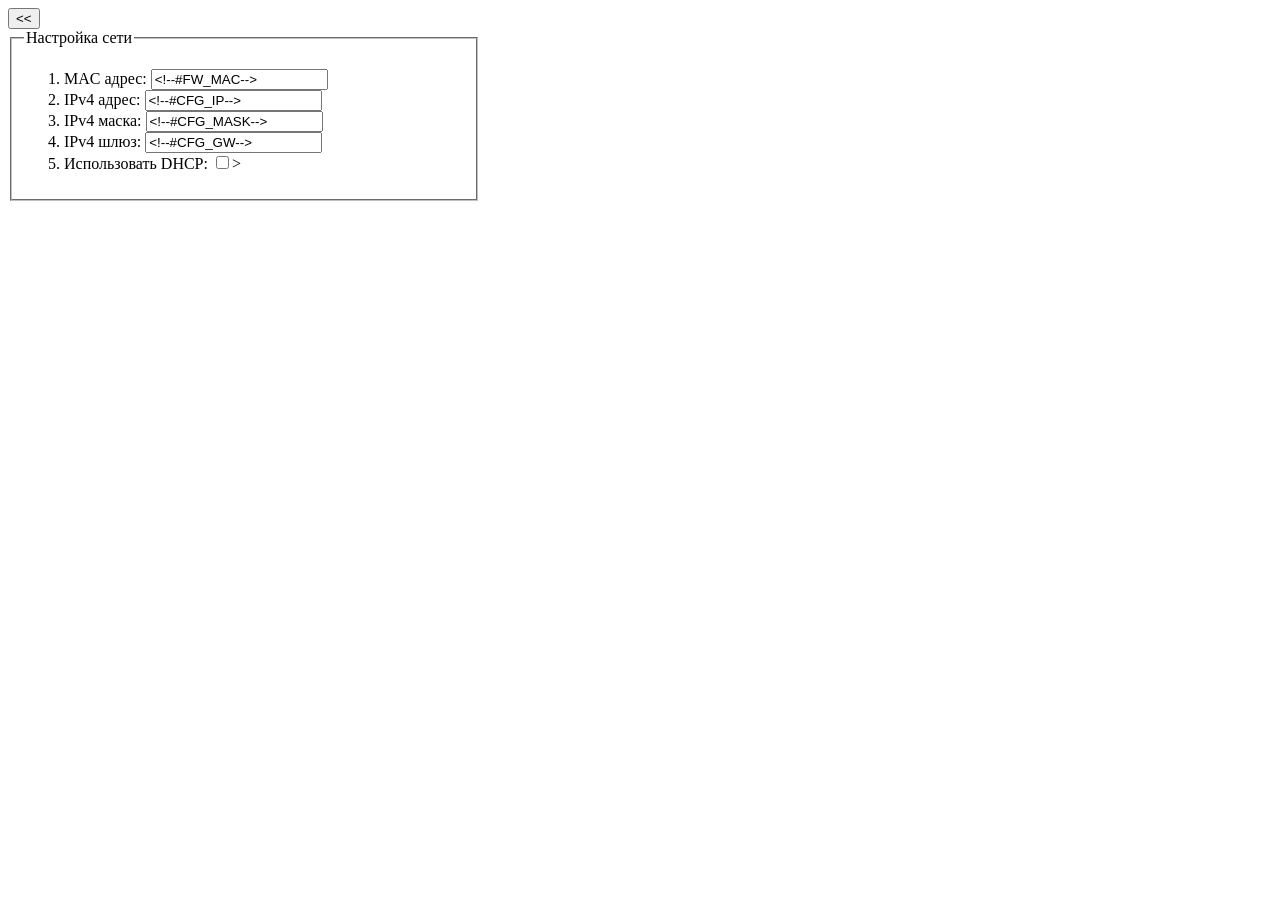
==== settings/setup12.html @ 6475283c "v0.1 new version" ====
<html>

<head>
    <title>Ethernet Module</title>
    <meta http-equiv="Content-Type" content="text/html; charset=UTF-8">
    <link rel="stylesheet" href="site0.css">
    <script src="../ldc.js"></script>
</head>

<body onload="updnet()">
    <div id="content"><input type='submit' onclick="oc()" id="cl" value='<<'>
        <div id="cont">
            <form action='setup12.shtml' method='POST' onSubmit='s8sub()' id='MForm'>
                <fieldset class='setu' style='width:440;'>
                    <legend>Настройка сети</legend>
                    <ol>
                        <li><label> MAC адрес: </label><input id='FW_MAC' name='FW_MAC' type='text' value='<!--#FW_MAC-->'><br>
                        <li><label> IPv4 адрес: </label><input id='CFG_IP' name='CFG_IP' type='text' value='<!--#CFG_IP-->'>
                        <li><label> IPv4 маска: </label><input id='CFG_MASK' name='CFG_MASK' type='text' value='<!--#CFG_MASK-->'>
                        <li><label> IPv4 шлюз: </label><input id='CFG_GW' name='CFG_GW' type='text' value='<!--#CFG_GW-->'>
                        <li><label>Использовать DHCP: </label><input id='CFG_DHCP' name='CFG_DHCP' type='checkbox' <!--#CFG_DHCP-->><input id='CFG_DHCP_OFF' name='CFG_DHCP' type='hidden' value='off'>
                    
                    </ol>
                </fieldset>
            </form>
        </div>
    </div>
    <div id="descr"></div>
    <script src="../ldn.js"></script>
</body>

</html>
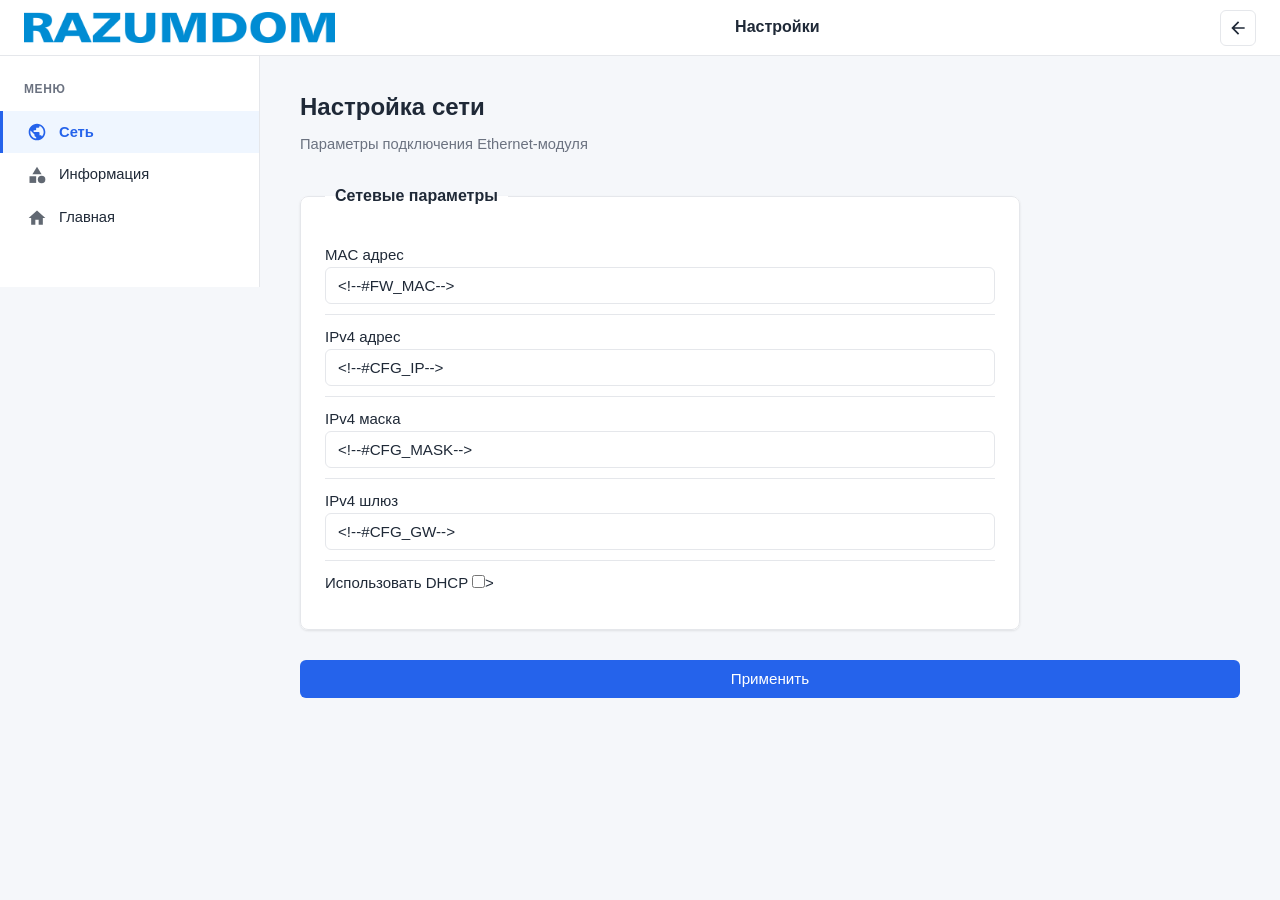
==== commit c0e06a2a: "небольшие изменения дизайна и вывода ошибок промежуточный вариант перед тестированием" ====
--- a/settings/setup12.html
+++ b/settings/setup12.html
@@ -1,31 +1,90 @@
 <html>
 
 <head>
-    <title>Ethernet Module</title>
+    <title>Настройки — Сеть</title>
     <meta http-equiv="Content-Type" content="text/html; charset=UTF-8">
-    <link rel="stylesheet" href="site0.css">
+    <meta name="viewport" content="width=device-width, initial-scale=1">
+    <link rel="stylesheet" href="../style.css">
+    <link rel="stylesheet" href="../settings.css">
     <script src="../ldc.js"></script>
 </head>
 
 <body onload="updnet()">
-    <div id="content"><input type='submit' onclick="oc()" id="cl" value='<<'>
-        <div id="cont">
-            <form action='setup12.shtml' method='POST' onSubmit='s8sub()' id='MForm'>
-                <fieldset class='setu' style='width:440;'>
-                    <legend>Настройка сети</legend>
+    <div class="top-navbar">
+        <div class="navbar-content">
+            <div class="logo">
+                <img src="/img/logo.png" alt="RazumDom">
+            </div>
+            <h1>Настройки</h1>
+            <div class="header-controls">
+                <button class="settings-btn" type="button" onclick="history.back()" title="Назад">
+                    <svg viewBox="0 0 24 24"><path d="M20 11H7.83l5.59-5.59L12 4l-8 8 8 8 1.41-1.41L7.83 13H20v-2z"/></svg>
+                </button>
+            </div>
+        </div>
+    </div>
+
+    <div class="settings-layout">
+        <aside class="settings-sidebar">
+            <h2>Меню</h2>
+            <ul class="settings-menu">
+                <li>
+                    <a href="/setup12.shtml" class="active">
+                        <svg class="icon" viewBox="0 0 24 24"><path d="M12 2C6.48 2 2 6.48 2 12s4.48 10 10 10 10-4.48 10-10S17.52 2 12 2zm-1 17.93c-3.95-.49-7-3.85-7-7.93 0-.62.08-1.21.21-1.79L9 15v1c0 1.1.9 2 2 2v1.93zm6.9-2.54c-.26-.81-1-1.39-1.9-1.39h-1v-3c0-.55-.45-1-1-1H8v-2h2c.55 0 1-.45 1-1V7h2c1.1 0 2-.9 2-2v-.41c2.93 1.19 5 4.06 5 7.41 0 2.08-.8 3.97-2.1 5.39z"/></svg>
+                        Сеть
+                    </a>
+                </li>
+                <li>
+                    <a href="/setup22.shtml">
+                        <svg class="icon" viewBox="0 0 24 24"><path d="M12 2l-5.5 9h11z"/><circle cx="17.5" cy="17.5" r="4.5"/><path d="M3 13.5h8v8H3z"/></svg>
+                        Информация
+                    </a>
+                </li>
+                <li>
+                    <a href="/en/index.shtml">
+                        <svg class="icon" viewBox="0 0 24 24"><path d="M10 20v-6h4v6h5v-8h3L12 3 2 12h3v8z"/></svg>
+                        Главная
+                    </a>
+                </li>
+            </ul>
+        </aside>
+
+        <main class="settings-content">
+            <h1>Настройка сети</h1>
+            <p class="subtitle">Параметры подключения Ethernet-модуля</p>
+
+            <form action="setup12.shtml" method="POST" onSubmit="s8sub()" id="MForm">
+                <fieldset class="setu">
+                    <legend>Сетевые параметры</legend>
                     <ol>
-                        <li><label> MAC адрес: </label><input id='FW_MAC' name='FW_MAC' type='text' value='<!--#FW_MAC-->'><br>
-                        <li><label> IPv4 адрес: </label><input id='CFG_IP' name='CFG_IP' type='text' value='<!--#CFG_IP-->'>
-                        <li><label> IPv4 маска: </label><input id='CFG_MASK' name='CFG_MASK' type='text' value='<!--#CFG_MASK-->'>
-                        <li><label> IPv4 шлюз: </label><input id='CFG_GW' name='CFG_GW' type='text' value='<!--#CFG_GW-->'>
-                        <li><label>Использовать DHCP: </label><input id='CFG_DHCP' name='CFG_DHCP' type='checkbox' <!--#CFG_DHCP-->><input id='CFG_DHCP_OFF' name='CFG_DHCP' type='hidden' value='off'>
-                    
+                        <li>
+                            <label for="FW_MAC">MAC адрес</label>
+                            <input id="FW_MAC" name="FW_MAC" type="text" value="<!--#FW_MAC-->">
+                        </li>
+                        <li>
+                            <label for="CFG_IP">IPv4 адрес</label>
+                            <input id="CFG_IP" name="CFG_IP" type="text" value="<!--#CFG_IP-->">
+                        </li>
+                        <li>
+                            <label for="CFG_MASK">IPv4 маска</label>
+                            <input id="CFG_MASK" name="CFG_MASK" type="text" value="<!--#CFG_MASK-->">
+                        </li>
+                        <li>
+                            <label for="CFG_GW">IPv4 шлюз</label>
+                            <input id="CFG_GW" name="CFG_GW" type="text" value="<!--#CFG_GW-->">
+                        </li>
+                        <li>
+                            <label for="CFG_DHCP">Использовать DHCP</label>
+                            <input id="CFG_DHCP" name="CFG_DHCP" type="checkbox" value="on" <!--#CFG_DHCP-->>
+                        </li>
                     </ol>
                 </fieldset>
+
+                <button class="btn btn-apply" type="submit">Применить</button>
             </form>
-        </div>
+        </main>
     </div>
-    <div id="descr"></div>
+
     <script src="../ldn.js"></script>
 </body>
 
--- a/style.css
+++ b/style.css
@@ -0,0 +1,640 @@
+:root {
+    --bg-color: #f5f7fa;
+    --bg-secondary: #ffffff;
+    --header-bg: #ffffff;
+    --content-bg: none;
+    --text-color: #1f2937;
+    --text-secondary: #6b7280;
+    --border-color: #e5e7eb;
+    --fieldset-bg: #ffffff;
+    --fieldset-shadow: 0 1px 3px rgba(0, 0, 0, 0.06), 0 1px 2px rgba(0, 0, 0, 0.04);
+    --item-bg: #f9fafb;
+    --item-shadow: none;
+    --input-bg: #ffffff;
+    --input-shadow: none;
+    --btn-bg: #2563eb;
+    --btn-hover: #1d4ed8;
+    --btn-shadow: none;
+    --error-color: #dc2626;
+    --success-color: #16a34a;
+    --link-color: #2563eb;
+    --link-hover: #dbeafe;
+    --accent: #2563eb;
+    --accent-soft: #eff6ff;
+    --shadow-card: 0 1px 3px rgba(0, 0, 0, 0.06), 0 1px 2px rgba(0, 0, 0, 0.04);
+    --shadow-hover: 0 4px 12px rgba(0, 0, 0, 0.08);
+    --radius: 8px;
+    --radius-sm: 6px;
+}
+
+[data-theme="dark"] {
+    --bg-color: #0f172a;
+    --bg-secondary: #1e293b;
+    --header-bg: #1e293b;
+    --content-bg: none;
+    --text-color: #f1f5f9;
+    --text-secondary: #94a3b8;
+    --border-color: #334155;
+    --fieldset-bg: #1e293b;
+    --fieldset-shadow: 0 1px 3px rgba(0, 0, 0, 0.3);
+    --item-bg: #273449;
+    --item-shadow: none;
+    --input-bg: #0f172a;
+    --input-shadow: none;
+    --btn-bg: #3b82f6;
+    --btn-hover: #2563eb;
+    --btn-shadow: none;
+    --error-color: #f87171;
+    --success-color: #4ade80;
+    --link-color: #60a5fa;
+    --link-hover: #1e3a8a;
+    --accent: #3b82f6;
+    --accent-soft: #1e3a8a;
+    --shadow-card: 0 1px 3px rgba(0, 0, 0, 0.3);
+    --shadow-hover: 0 4px 12px rgba(0, 0, 0, 0.4);
+}
+
+* {
+    margin: 0;
+    padding: 0;
+    box-sizing: border-box;
+}
+
+html,
+body {
+    height: 100%;
+}
+
+body {
+    font-family: -apple-system, BlinkMacSystemFont, "Segoe UI", Roboto, Arial, Helvetica, sans-serif;
+    font-size: 15px;
+    line-height: 1.55;
+    color: var(--text-color);
+    background-color: var(--bg-color);
+    background-image: var(--content-bg);
+    transition: background-color 0.2s, color 0.2s;
+    -webkit-font-smoothing: antialiased;
+}
+
+a {
+    color: var(--link-color);
+    text-decoration: none;
+    transition: color 0.2s;
+}
+
+a:hover {
+    color: var(--btn-hover);
+}
+
+/* ===== Layout ===== */
+
+.container {
+    display: flex;
+    flex-direction: column;
+    min-height: 100vh;
+    width: 100%;
+}
+
+.content-wrapper {
+    display: flex;
+    flex-direction: column;
+    align-items: center;
+    width: 100%;
+}
+
+main {
+    flex: 1;
+    padding: 32px 0;
+    width: 100%;
+}
+
+/* ===== Top navbar ===== */
+
+.top-navbar {
+    height: 56px;
+    background: var(--header-bg);
+    border-bottom: 1px solid var(--border-color);
+    position: sticky;
+    top: 0;
+    z-index: 100;
+}
+
+.navbar-content {
+    display: flex;
+    align-items: center;
+    justify-content: space-between;
+    height: 100%;
+    padding: 0 24px;
+    max-width: 1400px;
+    margin: 0 auto;
+    gap: 16px;
+}
+
+.top-navbar .logo {
+    height: 100%;
+    display: flex;
+    align-items: center;
+    gap: 10px;
+    flex-shrink: 0;
+}
+
+.top-navbar .logo img {
+    max-height: 32px;
+}
+
+.top-navbar h1 {
+    font-size: 1rem;
+    font-weight: 600;
+    margin: 0;
+    white-space: nowrap;
+    overflow: hidden;
+    text-overflow: ellipsis;
+    flex-grow: 1;
+    text-align: center;
+    color: var(--text-color);
+}
+
+.header-controls {
+    display: flex;
+    align-items: center;
+    gap: 16px;
+    flex-shrink: 0;
+}
+
+.settings-btn {
+    width: 36px;
+    height: 36px;
+    background: none;
+    border: 1px solid var(--border-color);
+    cursor: pointer;
+    padding: 6px;
+    border-radius: var(--radius-sm);
+    transition: all 0.2s;
+    display: flex;
+    align-items: center;
+    justify-content: center;
+}
+
+.settings-btn:hover {
+    background-color: var(--accent-soft);
+    border-color: var(--accent);
+}
+
+.settings-btn svg {
+    width: 20px;
+    height: 20px;
+    fill: var(--text-color);
+}
+
+.settings-btn:hover svg {
+    fill: var(--accent);
+}
+
+/* ===== Theme switch ===== */
+
+.theme-switch {
+    display: flex;
+    align-items: center;
+}
+
+.switch {
+    position: relative;
+    display: inline-block;
+    width: 48px;
+    height: 26px;
+}
+
+.switch input {
+    opacity: 0;
+    width: 0;
+    height: 0;
+}
+
+.slider {
+    position: absolute;
+    cursor: pointer;
+    top: 0;
+    left: 0;
+    right: 0;
+    bottom: 0;
+    background-color: #cbd5e1;
+    border-radius: 26px;
+    transition: .2s;
+}
+
+.slider:before {
+    position: absolute;
+    content: "";
+    height: 18px;
+    width: 18px;
+    left: 4px;
+    bottom: 4px;
+    background-color: white;
+    border-radius: 50%;
+    transition: .2s;
+}
+
+input:checked + .slider {
+    background-color: var(--accent);
+}
+
+input:checked + .slider:before {
+    transform: translateX(22px);
+}
+
+/* ===== Cards / fieldsets ===== */
+
+fieldset {
+    background: var(--fieldset-bg);
+    border: 1px solid var(--border-color);
+    border-radius: var(--radius);
+    box-shadow: var(--fieldset-shadow);
+    padding: 24px;
+    margin: 0 auto 20px;
+    width: 100%;
+    max-width: 800px;
+}
+
+fieldset legend {
+    padding: 0 10px;
+    font-weight: 600;
+    font-size: 1rem;
+    color: var(--text-color);
+}
+
+fieldset ol {
+    padding: 0;
+    list-style: none;
+}
+
+fieldset ol li {
+    padding: 10px 0;
+    list-style: none;
+    border-bottom: 1px solid var(--border-color);
+    line-height: 1.6;
+}
+
+fieldset ol li:last-child {
+    border-bottom: none;
+}
+
+/* ===== Buttons ===== */
+
+.btn,
+.btn-control {
+    display: inline-flex;
+    align-items: center;
+    justify-content: center;
+    gap: 8px;
+    padding: 10px 18px;
+    border: none;
+    border-radius: var(--radius-sm);
+    background-color: var(--btn-bg);
+    color: #fff;
+    font-family: inherit;
+    font-size: 0.95rem;
+    font-weight: 500;
+    cursor: pointer;
+    transition: background-color 0.2s, box-shadow 0.2s, transform 0.1s;
+    min-width: 100px;
+    line-height: 1.2;
+}
+
+.btn:hover,
+.btn-control:hover {
+    background-color: var(--btn-hover);
+    box-shadow: var(--shadow-hover);
+}
+
+.btn:active,
+.btn-control:active {
+    transform: translateY(1px);
+}
+
+.btn-apply {
+    margin-top: 10px;
+    width: 100%;
+}
+
+.control-buttons {
+    display: flex;
+    gap: 12px;
+    margin-bottom: 20px;
+    justify-content: center;
+    flex-wrap: wrap;
+}
+
+.btn-control::before {
+    content: '';
+    display: inline-block;
+    width: 16px;
+    height: 16px;
+    background-size: contain;
+    background-repeat: no-repeat;
+    background-position: center;
+    flex-shrink: 0;
+}
+
+.play::before {
+    background-image: url('data:image/svg+xml;utf8,<svg xmlns="http://www.w3.org/2000/svg" viewBox="0 0 24 24" fill="white"><path d="M8 5v14l11-7z"/></svg>');
+}
+
+.pause::before {
+    background-image: url('data:image/svg+xml;utf8,<svg xmlns="http://www.w3.org/2000/svg" viewBox="0 0 24 24" fill="white"><path d="M6 19h4V5H6v14zm8-14v14h4V5h-4z"/></svg>');
+}
+
+.stop::before {
+    background-image: url('data:image/svg+xml;utf8,<svg xmlns="http://www.w3.org/2000/svg" viewBox="0 0 24 24" fill="white"><path d="M6 6h12v12H6z"/></svg>');
+}
+
+/* ===== Forms ===== */
+
+.form-group {
+    margin-bottom: 16px;
+}
+
+.form-group label {
+    display: block;
+    margin-bottom: 6px;
+    font-weight: 500;
+    font-size: 0.9rem;
+    color: var(--text-color);
+}
+
+input[type="text"],
+input[type="password"],
+input[type="number"],
+input[type="email"],
+select,
+textarea {
+    width: 100%;
+    padding: 9px 12px;
+    border: 1px solid var(--border-color);
+    border-radius: var(--radius-sm);
+    font-family: inherit;
+    font-size: 0.95rem;
+    background-color: var(--input-bg);
+    color: var(--text-color);
+    transition: border-color 0.2s, box-shadow 0.2s;
+}
+
+input[type="text"]:focus,
+input[type="password"]:focus,
+input[type="number"]:focus,
+input[type="email"]:focus,
+select:focus,
+textarea:focus {
+    outline: none;
+    border-color: var(--accent);
+    box-shadow: 0 0 0 3px var(--accent-soft);
+}
+
+/* ===== Volume slider ===== */
+
+.media-control {
+    margin-bottom: 20px;
+}
+
+.volume-control {
+    display: flex;
+    align-items: center;
+    gap: 12px;
+    margin-top: 16px;
+    padding: 0 4px;
+}
+
+.volume-icon {
+    font-size: 1.1rem;
+    color: var(--text-secondary);
+    flex-shrink: 0;
+}
+
+.slider-volume {
+    flex-grow: 1;
+    height: 6px;
+    -webkit-appearance: none;
+    appearance: none;
+    background: var(--border-color);
+    outline: none;
+    border-radius: 3px;
+    cursor: pointer;
+}
+
+.slider-volume::-webkit-slider-runnable-track {
+    height: 6px;
+    border-radius: 3px;
+    background: var(--border-color);
+}
+
+.slider-volume::-webkit-slider-thumb {
+    -webkit-appearance: none;
+    width: 18px;
+    height: 18px;
+    border-radius: 50%;
+    background: var(--accent);
+    cursor: pointer;
+    margin-top: -6px;
+    border: 2px solid var(--bg-secondary);
+    box-shadow: 0 1px 3px rgba(0, 0, 0, 0.2);
+}
+
+.slider-volume::-moz-range-track {
+    height: 6px;
+    border-radius: 3px;
+    background: var(--border-color);
+}
+
+.slider-volume::-moz-range-thumb {
+    width: 18px;
+    height: 18px;
+    border-radius: 50%;
+    background: var(--accent);
+    cursor: pointer;
+    border: 2px solid var(--bg-secondary);
+}
+
+#volume-percentage {
+    min-width: 44px;
+    text-align: right;
+    font-size: 0.85rem;
+    color: var(--text-secondary);
+    font-variant-numeric: tabular-nums;
+    flex-shrink: 0;
+}
+
+/* ===== SD listing ===== */
+
+.sd-listing select {
+    width: 100%;
+    height: 200px;
+    padding: 8px;
+    font-size: 0.9rem;
+}
+
+.sd-listing select option {
+    padding: 4px 8px;
+}
+
+/* ===== Language select ===== */
+
+.language-select {
+    text-align: center;
+    max-width: 480px;
+    margin: 0 auto;
+    padding: 32px;
+    background-color: var(--bg-secondary);
+    border-radius: var(--radius);
+    box-shadow: var(--shadow-card);
+    border: 1px solid var(--border-color);
+}
+
+.language-select h2 {
+    margin-bottom: 24px;
+    font-size: 1.15rem;
+    font-weight: 600;
+}
+
+.language-buttons {
+    display: flex;
+    justify-content: center;
+    gap: 12px;
+    flex-wrap: wrap;
+}
+
+/* ===== Notifications ===== */
+
+.notification {
+    position: fixed;
+    top: 20px;
+    right: 20px;
+    background-color: var(--success-color);
+    color: #fff;
+    padding: 12px 20px;
+    border-radius: var(--radius-sm);
+    box-shadow: 0 4px 12px rgba(0, 0, 0, 0.15);
+    transform: translateX(120%);
+    transition: transform 0.25s ease-out;
+    z-index: 1000;
+    font-size: 0.9rem;
+    max-width: 320px;
+}
+
+.notification.show {
+    transform: translateX(0);
+}
+
+.notification.error {
+    background-color: var(--error-color);
+}
+
+/* ===== Status pages ===== */
+
+.error-container,
+.success-container {
+    text-align: center;
+}
+
+.error-code,
+.success-code {
+    font-size: 4rem;
+    font-weight: 700;
+    margin-bottom: 16px;
+    line-height: 1;
+}
+
+.error-code {
+    color: var(--error-color);
+}
+
+.success-code {
+    color: var(--success-color);
+}
+
+.error-container h2,
+.success-container h2 {
+    margin-bottom: 16px;
+    font-weight: 600;
+}
+
+.error-container p {
+    margin-bottom: 24px;
+    color: var(--text-secondary);
+}
+
+/* ===== Notes ===== */
+
+.note {
+    font-size: 0.82rem;
+    color: var(--text-secondary);
+    margin-top: 6px;
+}
+
+/* ===== Footer ===== */
+
+footer {
+    background: var(--header-bg);
+    color: var(--text-secondary);
+    text-align: center;
+    padding: 16px 0;
+    margin-top: auto;
+    border-top: 1px solid var(--border-color);
+    font-size: 0.85rem;
+}
+
+footer p {
+    margin: 4px 0;
+}
+
+/* ===== Responsive ===== */
+
+@media (max-width: 768px) {
+    .top-navbar h1 {
+        font-size: 0.9rem;
+    }
+
+    .navbar-content {
+        padding: 0 16px;
+    }
+
+    .control-buttons {
+        flex-direction: column;
+    }
+
+    .btn-control {
+        width: 100%;
+    }
+
+    .volume-control {
+        flex-wrap: wrap;
+    }
+
+    #volume-percentage {
+        width: 100%;
+        text-align: center;
+        margin-top: 4px;
+    }
+
+    fieldset {
+        padding: 16px;
+    }
+
+    .error-code,
+    .success-code {
+        font-size: 3rem;
+    }
+}
+
+@media (max-width: 480px) {
+    main {
+        padding: 20px 0;
+    }
+
+    fieldset {
+        padding: 14px 12px;
+    }
+
+    .error-code,
+    .success-code {
+        font-size: 2.5rem;
+    }
+}
--- a/settings.css
+++ b/settings.css
@@ -0,0 +1,155 @@
+.settings-layout {
+    display: flex;
+    gap: 0;
+    min-height: calc(100vh - 56px);
+    max-width: 1400px;
+    margin: 0 auto;
+    width: 100%;
+}
+
+.settings-sidebar {
+    width: 260px;
+    flex-shrink: 0;
+    background: var(--bg-secondary);
+    border-right: 1px solid var(--border-color);
+    padding: 24px 0;
+    position: sticky;
+    top: 56px;
+    align-self: flex-start;
+    max-height: calc(100vh - 56px);
+    overflow-y: auto;
+}
+
+.settings-sidebar h2 {
+    font-size: 0.75rem;
+    font-weight: 600;
+    text-transform: uppercase;
+    letter-spacing: 0.05em;
+    color: var(--text-secondary);
+    padding: 0 24px;
+    margin-bottom: 12px;
+}
+
+.settings-menu {
+    list-style: none;
+    padding: 0;
+    margin: 0 0 24px;
+}
+
+.settings-menu li {
+    margin: 0;
+}
+
+.settings-menu a {
+    display: flex;
+    align-items: center;
+    gap: 12px;
+    padding: 10px 24px;
+    color: var(--text-color);
+    font-size: 0.92rem;
+    font-weight: 500;
+    border-left: 3px solid transparent;
+    transition: background-color 0.15s, border-color 0.15s, color 0.15s;
+}
+
+.settings-menu a:hover {
+    background: var(--accent-soft);
+    color: var(--accent);
+}
+
+.settings-menu a.active {
+    background: var(--accent-soft);
+    color: var(--accent);
+    border-left-color: var(--accent);
+    font-weight: 600;
+}
+
+.settings-menu a .icon {
+    width: 20px;
+    height: 20px;
+    flex-shrink: 0;
+    fill: currentColor;
+    opacity: 0.7;
+}
+
+.settings-menu a.active .icon,
+.settings-menu a:hover .icon {
+    opacity: 1;
+}
+
+.settings-content {
+    flex: 1;
+    padding: 32px 40px;
+    min-width: 0;
+}
+
+.settings-content h1 {
+    font-size: 1.5rem;
+    font-weight: 700;
+    margin-bottom: 8px;
+    color: var(--text-color);
+}
+
+.settings-content .subtitle {
+    color: var(--text-secondary);
+    font-size: 0.92rem;
+    margin-bottom: 28px;
+}
+
+.settings-content fieldset {
+    max-width: 720px;
+    margin-left: 0;
+    margin-right: 0;
+}
+
+/* ===== Responsive sidebar ===== */
+
+@media (max-width: 900px) {
+    .settings-layout {
+        flex-direction: column;
+    }
+
+    .settings-sidebar {
+        width: 100%;
+        position: static;
+        max-height: none;
+        border-right: none;
+        border-bottom: 1px solid var(--border-color);
+        padding: 16px 0;
+    }
+
+    .settings-menu {
+        display: flex;
+        flex-wrap: wrap;
+        margin-bottom: 0;
+        padding: 0 12px;
+        gap: 4px;
+    }
+
+    .settings-menu a {
+        padding: 8px 14px;
+        border-left: none;
+        border-radius: var(--radius-sm);
+        font-size: 0.85rem;
+    }
+
+    .settings-menu a.active {
+        border-left: none;
+        background: var(--accent);
+        color: #fff;
+    }
+
+    .settings-content {
+        padding: 24px 20px;
+    }
+}
+
+@media (max-width: 480px) {
+    .settings-content {
+        padding: 20px 14px;
+    }
+
+    .settings-content h1 {
+        font-size: 1.2rem;
+    }
+}
